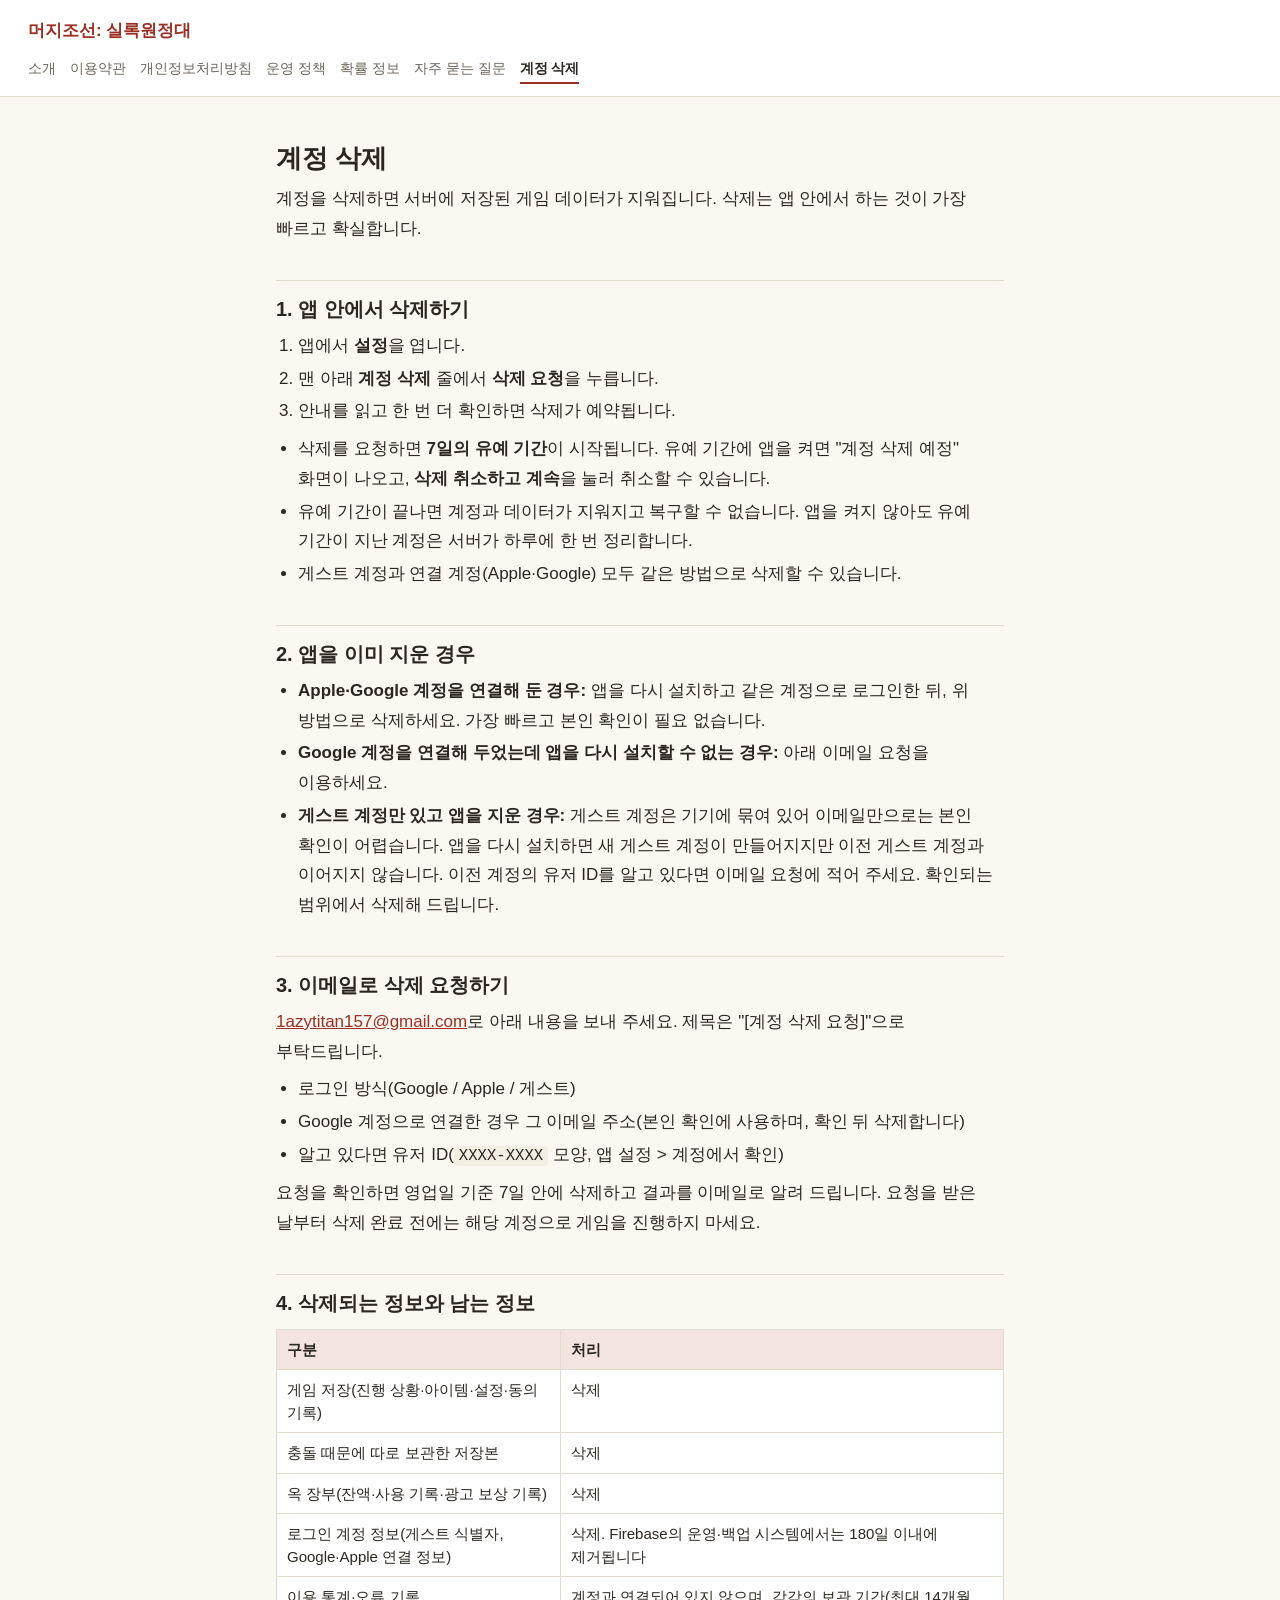
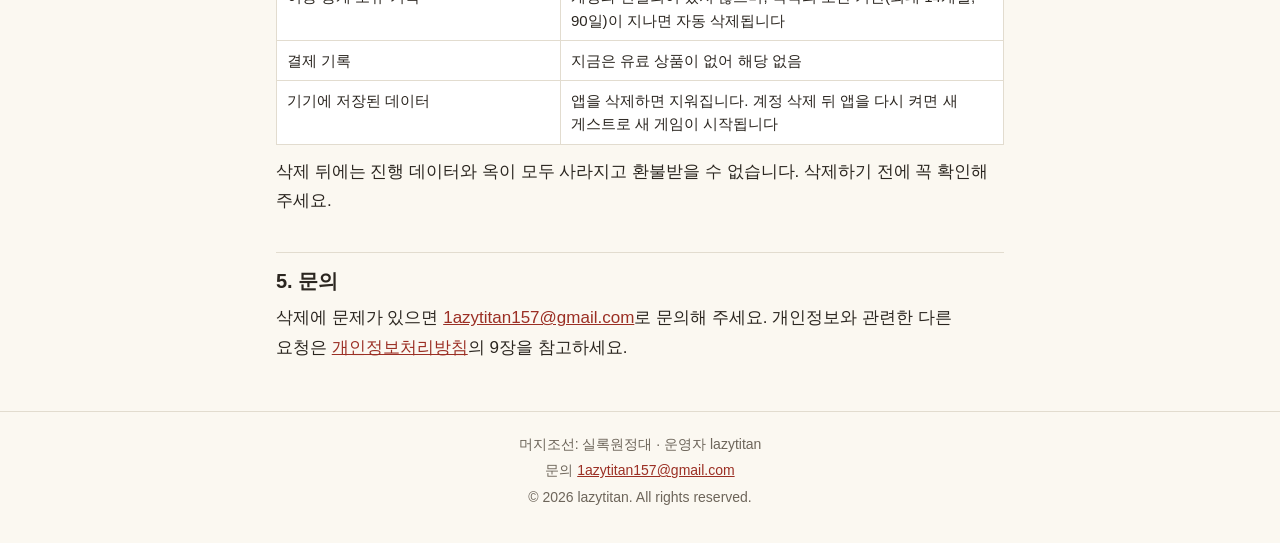
==== delete-account.html @ a000f4c2 "feat: publish terms, privacy policy, operation policy, drop rates, FAQ and account deletion pages Co" ====
<!doctype html>
<html lang="ko">
<head>
<meta charset="utf-8">
<meta name="viewport" content="width=device-width, initial-scale=1">
<meta name="description" content="계정과 데이터를 삭제하는 방법">
<title>계정 삭제 · 머지조선: 실록원정대</title>
<link rel="stylesheet" href="style.css">
</head>
<body>
<header class="site-header">
  <a class="brand" href="index.html">머지조선: 실록원정대</a>
  <nav class="site-nav" aria-label="문서"><a href="index.html">소개</a><a href="terms.html">이용약관</a><a href="privacy.html">개인정보처리방침</a><a href="policy.html">운영 정책</a><a href="odds.html">확률 정보</a><a href="faq.html">자주 묻는 질문</a><a href="delete-account.html" aria-current="page">계정 삭제</a></nav>
</header>
<main>
<h1 id="s1">계정 삭제</h1>
<p>계정을 삭제하면 서버에 저장된 게임 데이터가 지워집니다. 삭제는 앱 안에서 하는 것이 가장 빠르고 확실합니다.</p>
<h2 id="in-app">1. 앱 안에서 삭제하기</h2>
<ol><li>앱에서 <strong>설정</strong>을 엽니다.</li><li>맨 아래 <strong>계정 삭제</strong> 줄에서 <strong>삭제 요청</strong>을 누릅니다.</li><li>안내를 읽고 한 번 더 확인하면 삭제가 예약됩니다.</li></ol>
<ul><li>삭제를 요청하면 <strong>7일의 유예 기간</strong>이 시작됩니다. 유예 기간에 앱을 켜면 "계정 삭제 예정" 화면이 나오고, <strong>삭제 취소하고 계속</strong>을 눌러 취소할 수 있습니다.</li><li>유예 기간이 끝나면 계정과 데이터가 지워지고 복구할 수 없습니다. 앱을 켜지 않아도 유예 기간이 지난 계정은 서버가 하루에 한 번 정리합니다.</li><li>게스트 계정과 연결 계정(Apple·Google) 모두 같은 방법으로 삭제할 수 있습니다.</li></ul>
<h2 id="reinstall">2. 앱을 이미 지운 경우</h2>
<ul><li><strong>Apple·Google 계정을 연결해 둔 경우:</strong> 앱을 다시 설치하고 같은 계정으로 로그인한 뒤, 위 방법으로 삭제하세요. 가장 빠르고 본인 확인이 필요 없습니다.</li><li><strong>Google 계정을 연결해 두었는데 앱을 다시 설치할 수 없는 경우:</strong> 아래 이메일 요청을 이용하세요.</li><li><strong>게스트 계정만 있고 앱을 지운 경우:</strong> 게스트 계정은 기기에 묶여 있어 이메일만으로는 본인 확인이 어렵습니다. 앱을 다시 설치하면 새 게스트 계정이 만들어지지만 이전 게스트 계정과 이어지지 않습니다. 이전 계정의 유저 ID를 알고 있다면 이메일 요청에 적어 주세요. 확인되는 범위에서 삭제해 드립니다.</li></ul>
<h2 id="email">3. 이메일로 삭제 요청하기</h2>
<p><a href="mailto:1azytitan157@gmail.com">1azytitan157@gmail.com</a>로 아래 내용을 보내 주세요. 제목은 "[계정 삭제 요청]"으로 부탁드립니다.</p>
<ul><li>로그인 방식(Google / Apple / 게스트)</li><li>Google 계정으로 연결한 경우 그 이메일 주소(본인 확인에 사용하며, 확인 뒤 삭제합니다)</li><li>알고 있다면 유저 ID(<code>XXXX-XXXX</code> 모양, 앱 설정 &gt; 계정에서 확인)</li></ul>
<p>요청을 확인하면 영업일 기준 7일 안에 삭제하고 결과를 이메일로 알려 드립니다. 요청을 받은 날부터 삭제 완료 전에는 해당 계정으로 게임을 진행하지 마세요.</p>
<h2 id="what">4. 삭제되는 정보와 남는 정보</h2>
<div class="table-wrap"><table><thead><tr><th>구분</th><th>처리</th></tr></thead><tbody><tr><td>게임 저장(진행 상황·아이템·설정·동의 기록)</td><td>삭제</td></tr><tr><td>충돌 때문에 따로 보관한 저장본</td><td>삭제</td></tr><tr><td>옥 장부(잔액·사용 기록·광고 보상 기록)</td><td>삭제</td></tr><tr><td>로그인 계정 정보(게스트 식별자, Google·Apple 연결 정보)</td><td>삭제. Firebase의 운영·백업 시스템에서는 180일 이내에 제거됩니다</td></tr><tr><td>이용 통계·오류 기록</td><td>계정과 연결되어 있지 않으며, 각각의 보관 기간(최대 14개월, 90일)이 지나면 자동 삭제됩니다</td></tr><tr><td>결제 기록</td><td>지금은 유료 상품이 없어 해당 없음</td></tr><tr><td>기기에 저장된 데이터</td><td>앱을 삭제하면 지워집니다. 계정 삭제 뒤 앱을 다시 켜면 새 게스트로 새 게임이 시작됩니다</td></tr></tbody></table></div>
<p>삭제 뒤에는 진행 데이터와 옥이 모두 사라지고 환불받을 수 없습니다. 삭제하기 전에 꼭 확인해 주세요.</p>
<h2 id="contact">5. 문의</h2>
<p>삭제에 문제가 있으면 <a href="mailto:1azytitan157@gmail.com">1azytitan157@gmail.com</a>로 문의해 주세요. 개인정보와 관련한 다른 요청은 <a href="privacy.html">개인정보처리방침</a>의 9장을 참고하세요.</p>
</main>
<footer class="site-footer">
  <p>머지조선: 실록원정대 · 운영자 lazytitan</p>
  <p>문의 <a href="mailto:1azytitan157@gmail.com">1azytitan157@gmail.com</a></p>
  <p>© 2026 lazytitan. All rights reserved.</p>
</footer>
</body>
</html>
---- style.css ----
:root {
  --bg: #fbf8f1;
  --surface: #ffffff;
  --text: #2b2620;
  --muted: #6d655a;
  --line: #e2dccf;
  --accent: #9b2f24;
  --accent-soft: #f4e4e0;
  --quote: #f3eee2;
}

@media (prefers-color-scheme: dark) {
  :root:not([data-theme="light"]) {
    --bg: #1b1814;
    --surface: #25211c;
    --text: #ece6da;
    --muted: #a69d8e;
    --line: #3a342b;
    --accent: #e0897c;
    --accent-soft: #3a2824;
    --quote: #2c2720;
  }
}

* { box-sizing: border-box; }

html { -webkit-text-size-adjust: 100%; }

body {
  margin: 0;
  background: var(--bg);
  color: var(--text);
  font-family: -apple-system, BlinkMacSystemFont, "Apple SD Gothic Neo", "Noto Sans KR", "Malgun Gothic", "Segoe UI", sans-serif;
  font-size: 16px;
  line-height: 1.75;
  word-break: keep-all;
  overflow-wrap: anywhere;
}

.site-header {
  padding: 14px 16px 10px;
  border-bottom: 1px solid var(--line);
  background: var(--surface);
}

.brand {
  display: block;
  margin-bottom: 8px;
  color: var(--accent);
  font-weight: 700;
  font-size: 17px;
  text-decoration: none;
}

.site-nav {
  display: flex;
  flex-wrap: wrap;
  gap: 4px 14px;
  font-size: 14px;
}

.site-nav a {
  color: var(--muted);
  text-decoration: none;
  padding: 2px 0;
  border-bottom: 2px solid transparent;
}

.site-nav a[aria-current="page"] {
  color: var(--text);
  border-bottom-color: var(--accent);
  font-weight: 600;
}

main {
  max-width: 760px;
  margin: 0 auto;
  padding: 20px 16px 40px;
}

h1 { font-size: 26px; line-height: 1.35; margin: 12px 0 6px; }
h2 { font-size: 20px; line-height: 1.4; margin: 36px 0 8px; padding-top: 14px; border-top: 1px solid var(--line); }
h3 { font-size: 17px; margin: 24px 0 6px; }

p { margin: 8px 0; }
ul, ol { padding-left: 22px; margin: 8px 0; }
li { margin: 3px 0; }
a { color: var(--accent); }
code { background: var(--quote); padding: 1px 5px; border-radius: 4px; font-size: 0.92em; }
hr { border: 0; border-top: 1px solid var(--line); margin: 28px 0; }

.meta { color: var(--muted); font-size: 14px; margin-top: 0; }

blockquote {
  margin: 14px 0;
  padding: 4px 14px;
  background: var(--quote);
  border-left: 4px solid var(--accent);
  border-radius: 0 8px 8px 0;
}

.toc {
  margin: 16px 0 8px;
  padding: 12px 16px;
  background: var(--surface);
  border: 1px solid var(--line);
  border-radius: 10px;
  font-size: 15px;
}

.toc ul { margin: 6px 0 0; padding-left: 0; list-style: none; columns: 1; }
.toc li { break-inside: avoid; }
.toc a { text-decoration: none; }

.table-wrap { overflow-x: auto; margin: 12px 0; -webkit-overflow-scrolling: touch; }

table {
  border-collapse: collapse;
  width: 100%;
  background: var(--surface);
  font-size: 14px;
}

th, td {
  border: 1px solid var(--line);
  padding: 7px 8px;
  text-align: left;
  vertical-align: top;
  line-height: 1.55;
}

th { background: var(--accent-soft); font-weight: 600; }

.site-footer {
  border-top: 1px solid var(--line);
  padding: 18px 16px 32px;
  color: var(--muted);
  font-size: 14px;
  text-align: center;
}

.site-footer p { margin: 2px 0; }

@media (min-width: 720px) {
  body { font-size: 17px; }
  table { font-size: 15px; }
  th, td { padding: 8px 10px; }
  .site-header { padding: 16px 28px 12px; }
  main { padding-top: 32px; }
  .toc ul { columns: 2; }
}
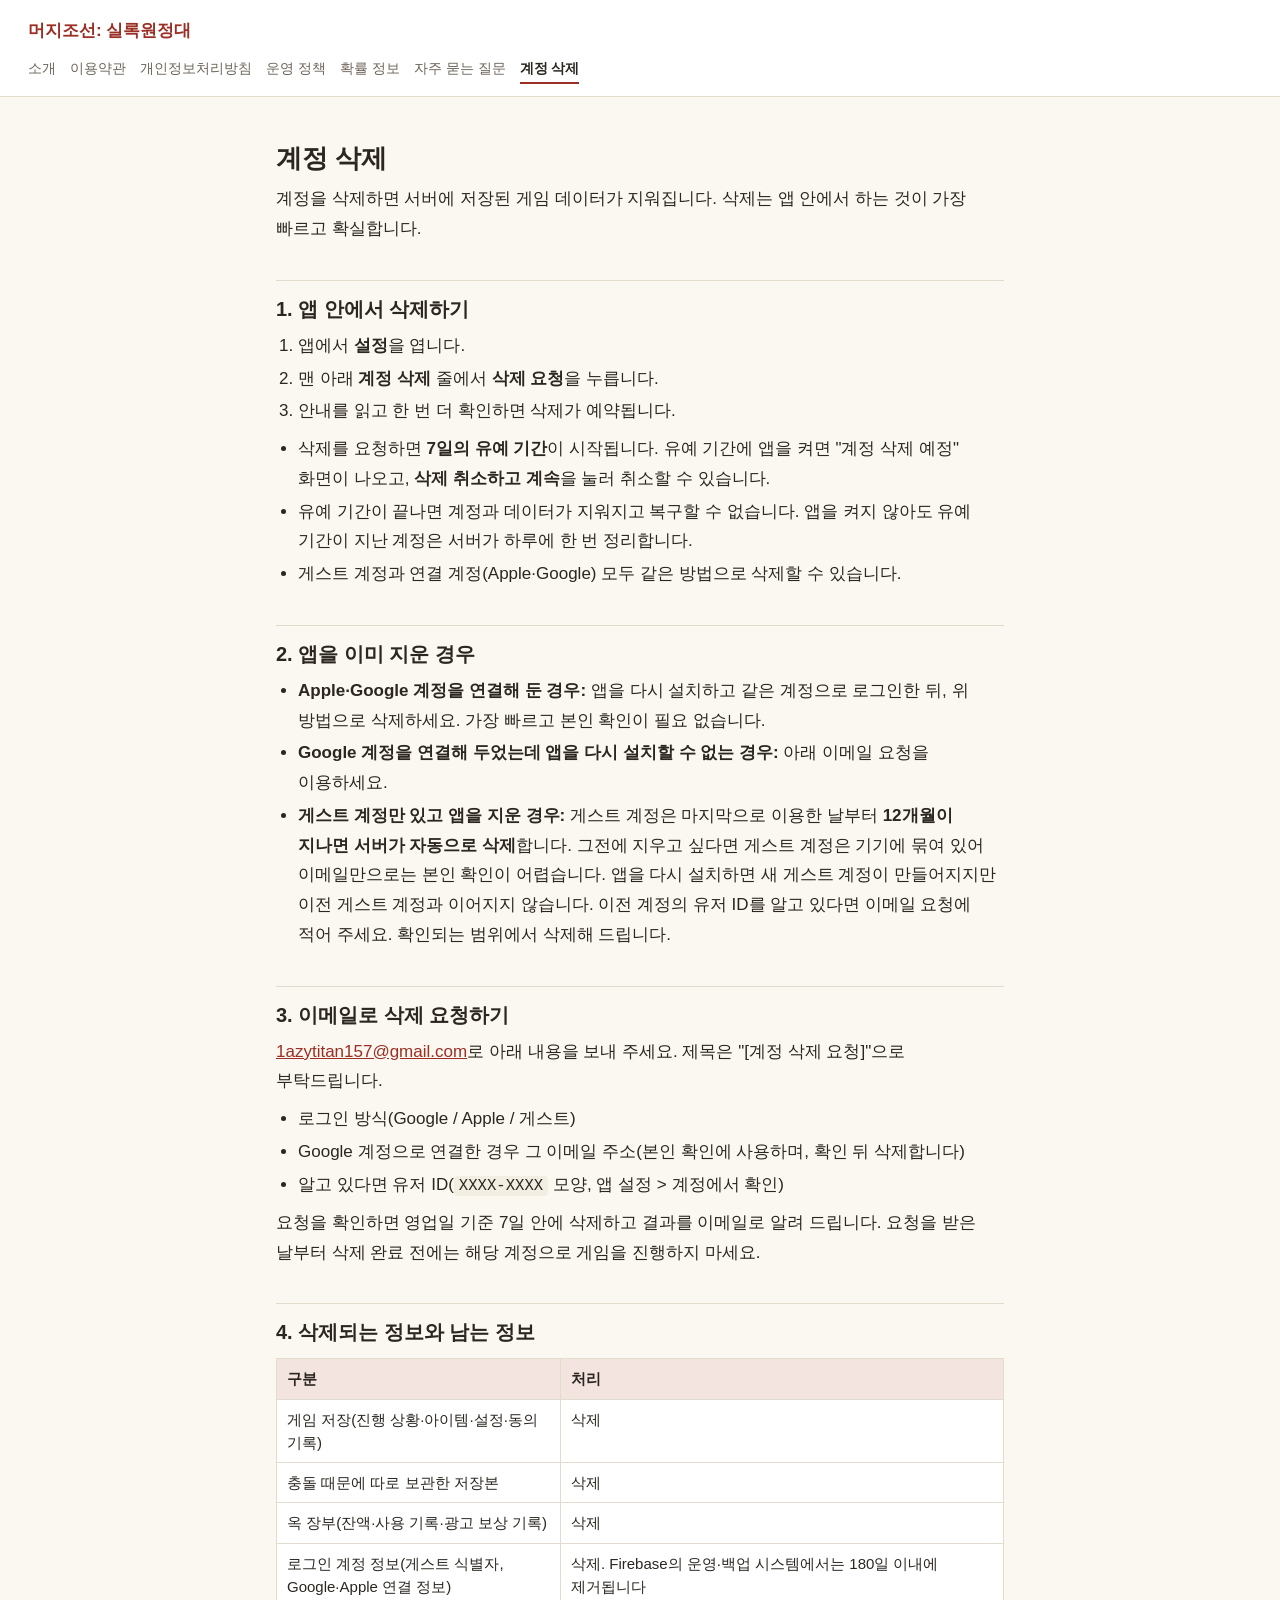
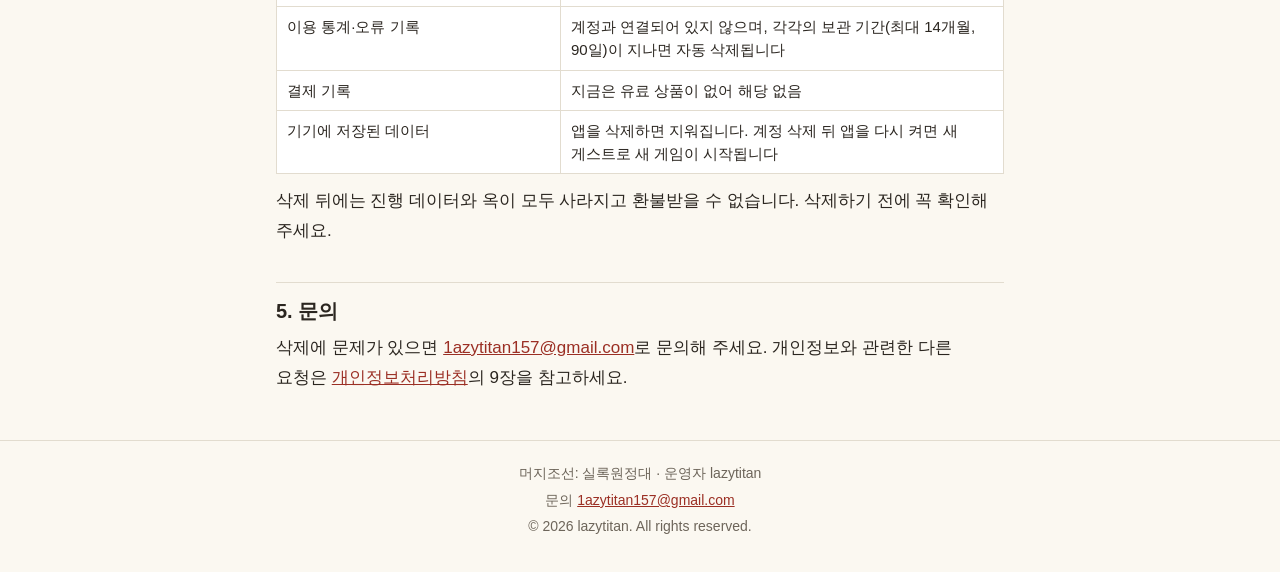
==== commit b3838179: "docs: privacy policy and account deletion pages for consent-gated analytics and the 12-month guest c" ====
--- a/delete-account.html
+++ b/delete-account.html
@@ -19,7 +19,7 @@
 <ol><li>앱에서 <strong>설정</strong>을 엽니다.</li><li>맨 아래 <strong>계정 삭제</strong> 줄에서 <strong>삭제 요청</strong>을 누릅니다.</li><li>안내를 읽고 한 번 더 확인하면 삭제가 예약됩니다.</li></ol>
 <ul><li>삭제를 요청하면 <strong>7일의 유예 기간</strong>이 시작됩니다. 유예 기간에 앱을 켜면 "계정 삭제 예정" 화면이 나오고, <strong>삭제 취소하고 계속</strong>을 눌러 취소할 수 있습니다.</li><li>유예 기간이 끝나면 계정과 데이터가 지워지고 복구할 수 없습니다. 앱을 켜지 않아도 유예 기간이 지난 계정은 서버가 하루에 한 번 정리합니다.</li><li>게스트 계정과 연결 계정(Apple·Google) 모두 같은 방법으로 삭제할 수 있습니다.</li></ul>
 <h2 id="reinstall">2. 앱을 이미 지운 경우</h2>
-<ul><li><strong>Apple·Google 계정을 연결해 둔 경우:</strong> 앱을 다시 설치하고 같은 계정으로 로그인한 뒤, 위 방법으로 삭제하세요. 가장 빠르고 본인 확인이 필요 없습니다.</li><li><strong>Google 계정을 연결해 두었는데 앱을 다시 설치할 수 없는 경우:</strong> 아래 이메일 요청을 이용하세요.</li><li><strong>게스트 계정만 있고 앱을 지운 경우:</strong> 게스트 계정은 기기에 묶여 있어 이메일만으로는 본인 확인이 어렵습니다. 앱을 다시 설치하면 새 게스트 계정이 만들어지지만 이전 게스트 계정과 이어지지 않습니다. 이전 계정의 유저 ID를 알고 있다면 이메일 요청에 적어 주세요. 확인되는 범위에서 삭제해 드립니다.</li></ul>
+<ul><li><strong>Apple·Google 계정을 연결해 둔 경우:</strong> 앱을 다시 설치하고 같은 계정으로 로그인한 뒤, 위 방법으로 삭제하세요. 가장 빠르고 본인 확인이 필요 없습니다.</li><li><strong>Google 계정을 연결해 두었는데 앱을 다시 설치할 수 없는 경우:</strong> 아래 이메일 요청을 이용하세요.</li><li><strong>게스트 계정만 있고 앱을 지운 경우:</strong> 게스트 계정은 마지막으로 이용한 날부터 <strong>12개월이 지나면 서버가 자동으로 삭제</strong>합니다. 그전에 지우고 싶다면 게스트 계정은 기기에 묶여 있어 이메일만으로는 본인 확인이 어렵습니다. 앱을 다시 설치하면 새 게스트 계정이 만들어지지만 이전 게스트 계정과 이어지지 않습니다. 이전 계정의 유저 ID를 알고 있다면 이메일 요청에 적어 주세요. 확인되는 범위에서 삭제해 드립니다.</li></ul>
 <h2 id="email">3. 이메일로 삭제 요청하기</h2>
 <p><a href="mailto:1azytitan157@gmail.com">1azytitan157@gmail.com</a>로 아래 내용을 보내 주세요. 제목은 "[계정 삭제 요청]"으로 부탁드립니다.</p>
 <ul><li>로그인 방식(Google / Apple / 게스트)</li><li>Google 계정으로 연결한 경우 그 이메일 주소(본인 확인에 사용하며, 확인 뒤 삭제합니다)</li><li>알고 있다면 유저 ID(<code>XXXX-XXXX</code> 모양, 앱 설정 &gt; 계정에서 확인)</li></ul>
